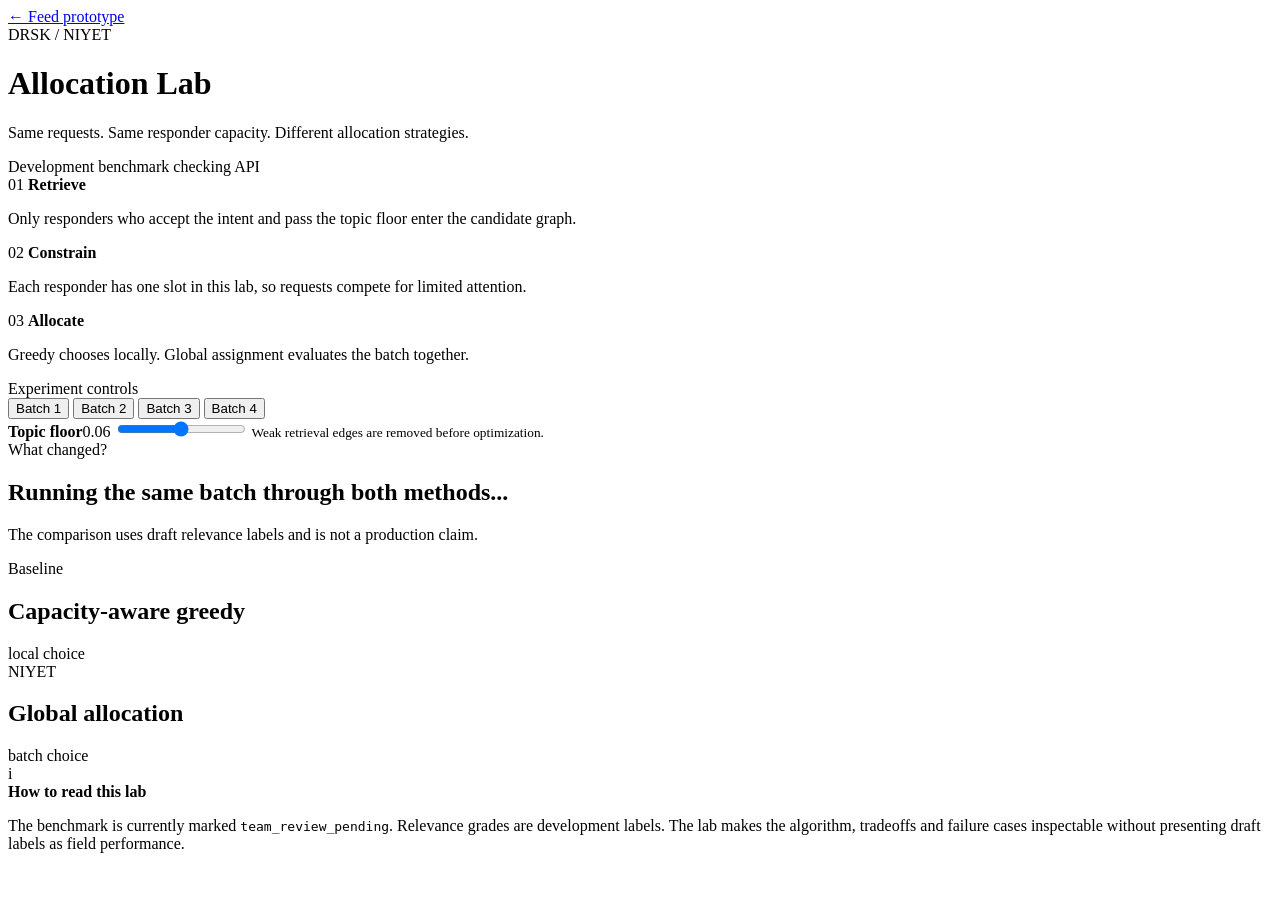
==== web/lab.html @ 63d6e455 "integrate live shared-capacity matching prototype" ====
<!doctype html>
<html lang="en">
<head>
  <meta charset="utf-8">
  <meta name="viewport" content="width=device-width, initial-scale=1">
  <meta name="theme-color" content="#f7f9fc">
  <meta name="description" content="NIYET allocation lab for comparing routing strategies">
  <title>NIYET Allocation Lab</title>
  <link rel="stylesheet" href="/styles.css">
  <link rel="stylesheet" href="/lab.css">
</head>
<body class="lab-body">
  <main class="lab-shell">
    <header class="lab-header">
      <a class="back-link" href="/">← Feed prototype</a>
      <div class="lab-brand">
        <div class="mini-orb" aria-hidden="true"></div>
        <div>
          <span class="eyebrow">DRSK / NIYET</span>
          <h1>Allocation Lab</h1>
          <p>Same requests. Same responder capacity. Different allocation strategies.</p>
        </div>
      </div>
      <div class="lab-status-row">
        <span class="lab-badge">Development benchmark</span>
        <span class="pipeline-state" id="labApiStatus">checking API</span>
      </div>
    </header>

    <section class="lab-explainer">
      <div>
        <span class="step-index">01</span>
        <strong>Retrieve</strong>
        <p>Only responders who accept the intent and pass the topic floor enter the candidate graph.</p>
      </div>
      <div>
        <span class="step-index">02</span>
        <strong>Constrain</strong>
        <p>Each responder has one slot in this lab, so requests compete for limited attention.</p>
      </div>
      <div>
        <span class="step-index">03</span>
        <strong>Allocate</strong>
        <p>Greedy chooses locally. Global assignment evaluates the batch together.</p>
      </div>
    </section>

    <section class="lab-controls" aria-labelledby="controlsTitle">
      <div>
        <span class="eyebrow" id="controlsTitle">Experiment controls</span>
        <div class="batch-tabs" id="batchTabs" role="group" aria-label="Benchmark batch">
          <button class="active" type="button" data-batch="0">Batch 1</button>
          <button type="button" data-batch="1">Batch 2</button>
          <button type="button" data-batch="2">Batch 3</button>
          <button type="button" data-batch="3">Batch 4</button>
        </div>
      </div>
      <label class="floor-control" for="floorRange">
        <span><strong>Topic floor</strong><output id="floorValue">0.06</output></span>
        <input id="floorRange" type="range" min="0" max="0.12" step="0.02" value="0.06">
        <small>Weak retrieval edges are removed before optimization.</small>
      </label>
    </section>

    <section class="result-summary" id="summary" aria-live="polite">
      <div class="summary-copy">
        <span class="eyebrow">What changed?</span>
        <h2 id="summaryTitle">Running the same batch through both methods...</h2>
        <p id="summaryText">The comparison uses draft relevance labels and is not a production claim.</p>
      </div>
      <div class="tradeoff" id="tradeoff"></div>
    </section>

    <section class="comparison-grid" aria-label="Allocation comparison">
      <article class="method-card" id="greedyCard">
        <div class="method-head">
          <div>
            <span class="method-kicker">Baseline</span>
            <h2>Capacity-aware greedy</h2>
          </div>
          <span class="method-chip">local choice</span>
        </div>
        <div class="metric-grid" id="greedyMetrics"></div>
        <div class="assignment-list" id="greedyAssignments"></div>
      </article>

      <article class="method-card global-card" id="globalCard">
        <div class="method-head">
          <div>
            <span class="method-kicker niyet-kicker">NIYET</span>
            <h2>Global allocation</h2>
          </div>
          <span class="method-chip niyet-chip">batch choice</span>
        </div>
        <div class="metric-grid" id="globalMetrics"></div>
        <div class="assignment-list" id="globalAssignments"></div>
      </article>
    </section>

    <section class="lab-note">
      <div class="note-mark">i</div>
      <div>
        <strong>How to read this lab</strong>
        <p>The benchmark is currently marked <code>team_review_pending</code>. Relevance grades are development labels. The lab makes the algorithm, tradeoffs and failure cases inspectable without presenting draft labels as field performance.</p>
      </div>
    </section>
  </main>

  <script src="/lab.js" defer></script>
</body>
</html>
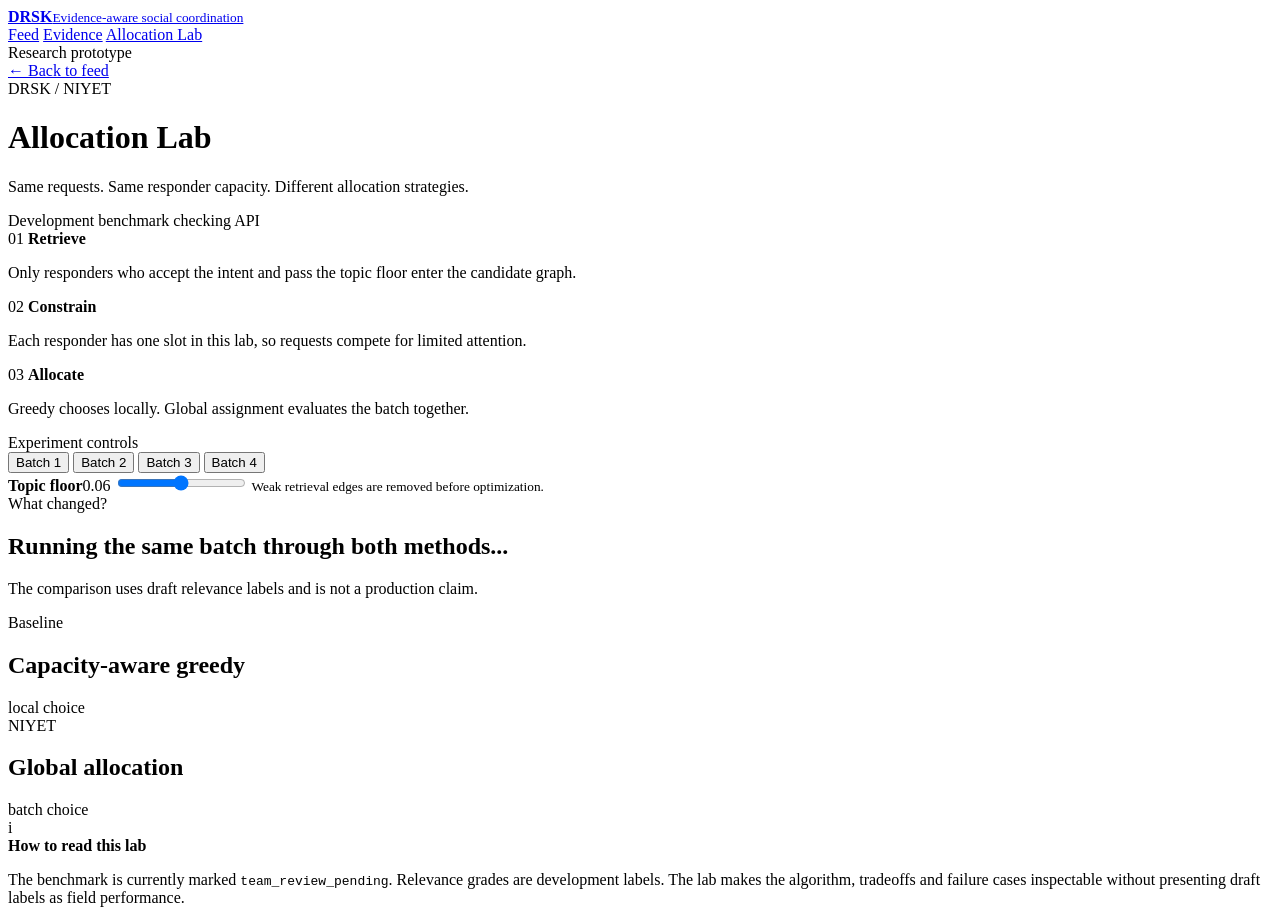
==== commit ea06de85: "feat(web): align allocation lab with DRSK system" ====
--- a/web/lab.html
+++ b/web/lab.html
@@ -6,13 +6,28 @@
   <meta name="theme-color" content="#f7f9fc">
   <meta name="description" content="NIYET allocation lab for comparing routing strategies">
   <title>NIYET Allocation Lab</title>
-  <link rel="stylesheet" href="/styles.css">
-  <link rel="stylesheet" href="/lab.css">
+  <link rel="preconnect" href="https://fonts.googleapis.com">
+  <link rel="preconnect" href="https://fonts.gstatic.com" crossorigin>
+  <link href="https://fonts.googleapis.com/css2?family=IBM+Plex+Mono:wght@500;600&amp;family=Manrope:wght@400;500;600;700;800&amp;display=swap" rel="stylesheet">
+  <link rel="stylesheet" href="/styles.css?v=ui-polish-1">
+  <link rel="stylesheet" href="/lab.css?v=ui-polish-1">
 </head>
 <body class="lab-body">
   <main class="lab-shell">
+    <nav class="lab-topbar" aria-label="Product navigation">
+      <a class="product-wordmark" href="/">
+        <span class="drsk-glyph" aria-hidden="true"><i></i><i></i><i></i></span>
+        <span><strong>DRSK</strong><small>Evidence-aware social coordination</small></span>
+      </a>
+      <div class="lab-nav-links">
+        <a href="/">Feed</a>
+        <a href="/#evidenceCard">Evidence</a>
+        <a class="active" href="/lab">Allocation Lab</a>
+      </div>
+      <span class="prototype-mark">Research prototype</span>
+    </nav>
     <header class="lab-header">
-      <a class="back-link" href="/">← Feed prototype</a>
+      <a class="back-link" href="/">← Back to feed</a>
       <div class="lab-brand">
         <div class="mini-orb" aria-hidden="true"></div>
         <div>
@@ -106,6 +121,6 @@
     </section>
   </main>
 
-  <script src="/lab.js" defer></script>
+  <script src="/lab.js?v=ui-polish-1" defer></script>
 </body>
 </html>
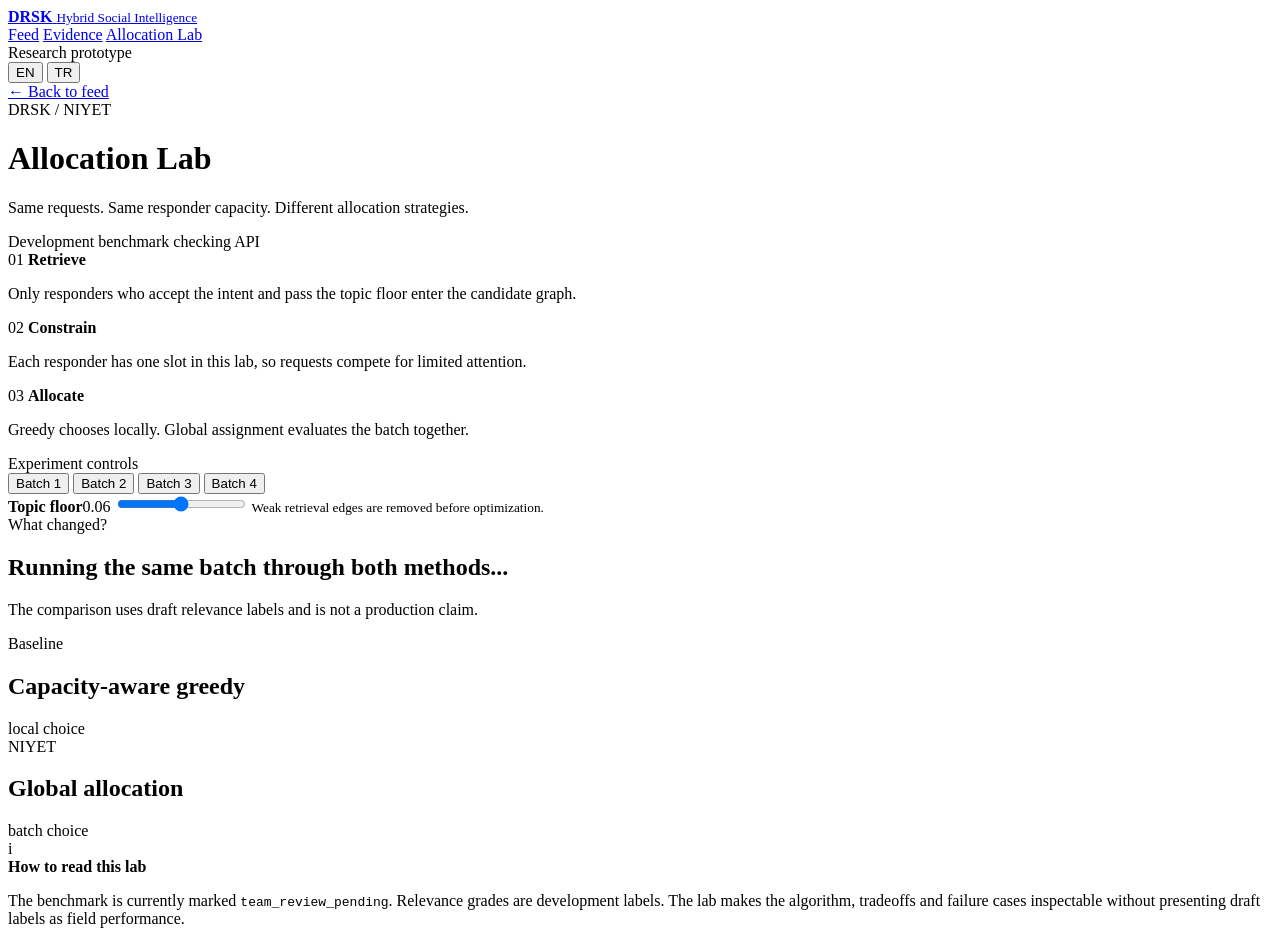
==== commit 36188915: "feat(ui): complete DRSK UI/UX rescue and design system overhaul - Consolidate design system into uni" ====
--- a/web/lab.html
+++ b/web/lab.html
@@ -3,41 +3,55 @@
 <head>
   <meta charset="utf-8">
   <meta name="viewport" content="width=device-width, initial-scale=1">
-  <meta name="theme-color" content="#f7f9fc">
-  <meta name="description" content="NIYET allocation lab for comparing routing strategies">
-  <title>NIYET Allocation Lab</title>
+  <meta name="theme-color" content="#f6f8fa">
+  <meta name="description" content="DRSK / NIYET Allocation Lab: Benchmarking and comparing routing strategies">
+  <title>DRSK / NIYET Allocation Lab</title>
   <link rel="preconnect" href="https://fonts.googleapis.com">
   <link rel="preconnect" href="https://fonts.gstatic.com" crossorigin>
-  <link href="https://fonts.googleapis.com/css2?family=IBM+Plex+Mono:wght@500;600&amp;family=Manrope:wght@400;500;600;700;800&amp;display=swap" rel="stylesheet">
-  <link rel="stylesheet" href="/styles.css?v=ui-polish-1">
-  <link rel="stylesheet" href="/lab.css?v=ui-polish-1">
+  <link href="https://fonts.googleapis.com/css2?family=IBM+Plex+Mono:wght@400;500;600;700&family=Inter:wght@400;500;600;700&family=Space+Grotesk:wght@500;600;700&display=swap" rel="stylesheet">
+  <link rel="stylesheet" href="/styles.css?v=ui-rescue-1">
+  <link rel="stylesheet" href="/lab.css?v=ui-rescue-1">
 </head>
 <body class="lab-body">
+  
+  <!-- Product Navigation -->
+  <header class="product-nav">
+    <a class="product-wordmark" href="/" aria-label="DRSK home">
+      <span class="drsk-glyph" aria-hidden="true"><i></i><i></i><i></i></span>
+      <span>
+        <strong>DRSK</strong>
+        <small data-i18n="productDescriptor">Hybrid Social Intelligence</small>
+      </span>
+    </a>
+    
+    <nav class="product-links" aria-label="Product navigation">
+      <a href="/" data-i18n="feed">Feed</a>
+      <a href="/#evidenceCard" data-i18n="evidenceNav">Evidence</a>
+      <a class="active" href="/lab" data-i18n="allocationLab">Allocation Lab</a>
+    </nav>
+    
+    <div class="nav-actions">
+      <span class="prototype-mark" data-i18n="researchPrototype">Research prototype</span>
+      <div class="lang-switch" role="group" aria-label="Language">
+        <button type="button" data-lang="en" aria-pressed="true">EN</button>
+        <button type="button" data-lang="tr" aria-pressed="false">TR</button>
+      </div>
+    </div>
+  </header>
+
   <main class="lab-shell">
-    <nav class="lab-topbar" aria-label="Product navigation">
-      <a class="product-wordmark" href="/">
-        <span class="drsk-glyph" aria-hidden="true"><i></i><i></i><i></i></span>
-        <span><strong>DRSK</strong><small>Evidence-aware social coordination</small></span>
-      </a>
-      <div class="lab-nav-links">
-        <a href="/">Feed</a>
-        <a href="/#evidenceCard">Evidence</a>
-        <a class="active" href="/lab">Allocation Lab</a>
-      </div>
-      <span class="prototype-mark">Research prototype</span>
-    </nav>
     <header class="lab-header">
-      <a class="back-link" href="/">← Back to feed</a>
+      <a class="back-link" href="/" data-i18n="backToFeed">← Back to feed</a>
       <div class="lab-brand">
         <div class="mini-orb" aria-hidden="true"></div>
         <div>
           <span class="eyebrow">DRSK / NIYET</span>
-          <h1>Allocation Lab</h1>
-          <p>Same requests. Same responder capacity. Different allocation strategies.</p>
+          <h1 data-i18n="labTitle">Allocation Lab</h1>
+          <p data-i18n="labSub">Same requests. Same responder capacity. Different allocation strategies.</p>
         </div>
       </div>
       <div class="lab-status-row">
-        <span class="lab-badge">Development benchmark</span>
+        <span class="lab-badge" data-i18n="devBenchmark">Development benchmark</span>
         <span class="pipeline-state" id="labApiStatus">checking API</span>
       </div>
     </header>
@@ -45,24 +59,24 @@
     <section class="lab-explainer">
       <div>
         <span class="step-index">01</span>
-        <strong>Retrieve</strong>
-        <p>Only responders who accept the intent and pass the topic floor enter the candidate graph.</p>
+        <strong data-i18n="stepRetrieve">Retrieve</strong>
+        <p data-i18n="stepRetrieveSub">Only responders who accept the intent and pass the topic floor enter the candidate graph.</p>
       </div>
       <div>
         <span class="step-index">02</span>
-        <strong>Constrain</strong>
-        <p>Each responder has one slot in this lab, so requests compete for limited attention.</p>
+        <strong data-i18n="stepConstrain">Constrain</strong>
+        <p data-i18n="stepConstrainSub">Each responder has one slot in this lab, so requests compete for limited attention.</p>
       </div>
       <div>
         <span class="step-index">03</span>
-        <strong>Allocate</strong>
-        <p>Greedy chooses locally. Global assignment evaluates the batch together.</p>
+        <strong data-i18n="stepAllocate">Allocate</strong>
+        <p data-i18n="stepAllocateSub">Greedy chooses locally. Global assignment evaluates the batch together.</p>
       </div>
     </section>
 
     <section class="lab-controls" aria-labelledby="controlsTitle">
       <div>
-        <span class="eyebrow" id="controlsTitle">Experiment controls</span>
+        <span class="eyebrow" id="controlsTitle" data-i18n="expControls">Experiment controls</span>
         <div class="batch-tabs" id="batchTabs" role="group" aria-label="Benchmark batch">
           <button class="active" type="button" data-batch="0">Batch 1</button>
           <button type="button" data-batch="1">Batch 2</button>
@@ -71,15 +85,15 @@
         </div>
       </div>
       <label class="floor-control" for="floorRange">
-        <span><strong>Topic floor</strong><output id="floorValue">0.06</output></span>
+        <span><strong data-i18n="topicFloor">Topic floor</strong><output id="floorValue">0.06</output></span>
         <input id="floorRange" type="range" min="0" max="0.12" step="0.02" value="0.06">
-        <small>Weak retrieval edges are removed before optimization.</small>
+        <small data-i18n="floorSub">Weak retrieval edges are removed before optimization.</small>
       </label>
     </section>
 
     <section class="result-summary" id="summary" aria-live="polite">
       <div class="summary-copy">
-        <span class="eyebrow">What changed?</span>
+        <span class="eyebrow" data-i18n="whatChanged">What changed?</span>
         <h2 id="summaryTitle">Running the same batch through both methods...</h2>
         <p id="summaryText">The comparison uses draft relevance labels and is not a production claim.</p>
       </div>
@@ -90,10 +104,10 @@
       <article class="method-card" id="greedyCard">
         <div class="method-head">
           <div>
-            <span class="method-kicker">Baseline</span>
-            <h2>Capacity-aware greedy</h2>
+            <span class="method-kicker" data-i18n="baseline">Baseline</span>
+            <h2 data-i18n="greedyTitle">Capacity-aware greedy</h2>
           </div>
-          <span class="method-chip">local choice</span>
+          <span class="method-chip" data-i18n="localChoice">local choice</span>
         </div>
         <div class="metric-grid" id="greedyMetrics"></div>
         <div class="assignment-list" id="greedyAssignments"></div>
@@ -103,9 +117,9 @@
         <div class="method-head">
           <div>
             <span class="method-kicker niyet-kicker">NIYET</span>
-            <h2>Global allocation</h2>
+            <h2 data-i18n="globalTitle">Global allocation</h2>
           </div>
-          <span class="method-chip niyet-chip">batch choice</span>
+          <span class="method-chip niyet-chip" data-i18n="batchChoice">batch choice</span>
         </div>
         <div class="metric-grid" id="globalMetrics"></div>
         <div class="assignment-list" id="globalAssignments"></div>
@@ -115,12 +129,12 @@
     <section class="lab-note">
       <div class="note-mark">i</div>
       <div>
-        <strong>How to read this lab</strong>
-        <p>The benchmark is currently marked <code>team_review_pending</code>. Relevance grades are development labels. The lab makes the algorithm, tradeoffs and failure cases inspectable without presenting draft labels as field performance.</p>
+        <strong data-i18n="noteTitle">How to read this lab</strong>
+        <p data-i18n="noteBody">The benchmark is currently marked <code>team_review_pending</code>. Relevance grades are development labels. The lab makes the algorithm, tradeoffs and failure cases inspectable without presenting draft labels as field performance.</p>
       </div>
     </section>
   </main>
 
-  <script src="/lab.js?v=ui-polish-1" defer></script>
+  <script src="/lab.js?v=ui-rescue-1" defer></script>
 </body>
 </html>
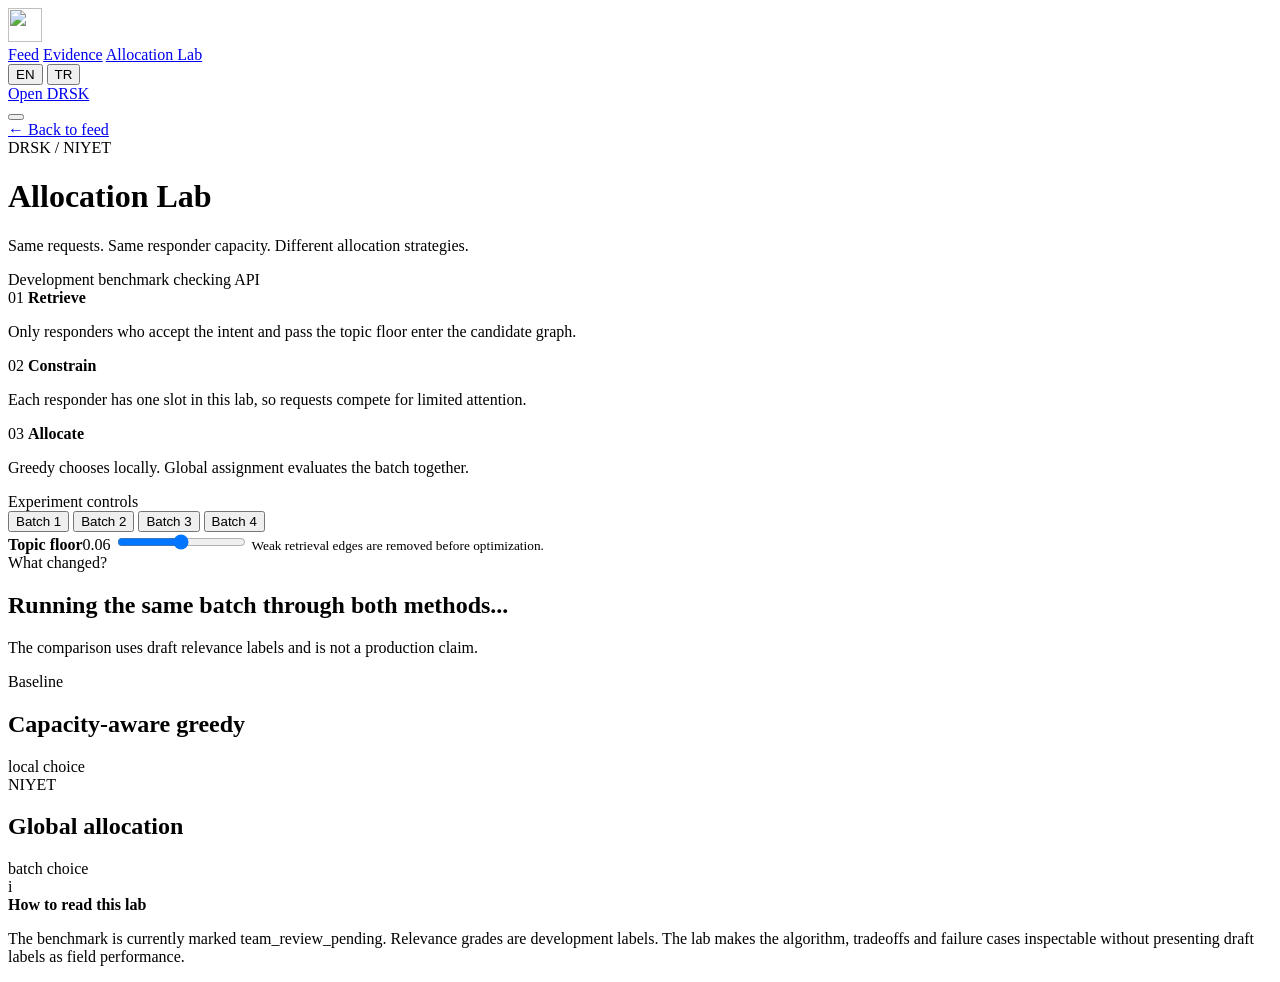
==== commit 25cc58c2: "style(web): propagate DRSK system across product surfaces" ====
--- a/web/lab.html
+++ b/web/lab.html
@@ -3,111 +3,116 @@
 <head>
   <meta charset="utf-8">
   <meta name="viewport" content="width=device-width, initial-scale=1">
-  <meta name="theme-color" content="#f6f8fa">
-  <meta name="description" content="DRSK / NIYET Allocation Lab: Benchmarking and comparing routing strategies">
-  <title>DRSK / NIYET Allocation Lab</title>
+  <meta name="theme-color" content="#000000">
+  <meta name="description" content="NIYET allocation lab for comparing routing strategies">
+  <title>NIYET Allocation Lab</title>
+  <link rel="icon" href="/assets/logo.webp" type="image/webp">
   <link rel="preconnect" href="https://fonts.googleapis.com">
   <link rel="preconnect" href="https://fonts.gstatic.com" crossorigin>
-  <link href="https://fonts.googleapis.com/css2?family=IBM+Plex+Mono:wght@400;500;600;700&family=Inter:wght@400;500;600;700&family=Space+Grotesk:wght@500;600;700&display=swap" rel="stylesheet">
-  <link rel="stylesheet" href="/styles.css?v=ui-rescue-1">
-  <link rel="stylesheet" href="/lab.css?v=ui-rescue-1">
+  <link href="https://fonts.googleapis.com/css2?family=Inter:wght@400;500;600&amp;display=swap" rel="stylesheet">
+  <link href="https://db.onlinewebfonts.com/c/8cb707a9b8a73f8a7403336b861c3074?family=BubbledotICG-FinePos" rel="stylesheet">
+  <link rel="stylesheet" href="/styles.css?v=drsk-system-1">
+  <link rel="stylesheet" href="/lab.css?v=drsk-system-1">
+  <link rel="stylesheet" href="/design-system.css?v=drsk-system-1">
 </head>
 <body class="lab-body">
-  
-  <!-- Product Navigation -->
-  <header class="product-nav">
-    <a class="product-wordmark" href="/" aria-label="DRSK home">
-      <span class="drsk-glyph" aria-hidden="true"><i></i><i></i><i></i></span>
-      <span>
-        <strong>DRSK</strong>
-        <small data-i18n="productDescriptor">Hybrid Social Intelligence</small>
-      </span>
-    </a>
-    
-    <nav class="product-links" aria-label="Product navigation">
-      <a href="/" data-i18n="feed">Feed</a>
-      <a href="/#evidenceCard" data-i18n="evidenceNav">Evidence</a>
-      <a class="active" href="/lab" data-i18n="allocationLab">Allocation Lab</a>
+  <main class="lab-shell">
+    <nav class="lab-topbar" aria-label="Product navigation" data-lab-aria="productNav">
+      <a class="lab-home-mark" href="/" aria-label="DRSK home" data-lab-aria="homeLabel">
+        <img src="/assets/logo.webp" width="34" height="34" alt="">
+      </a>
+      <div class="lab-nav-links">
+        <a href="/#product" data-lab-key="feed">Feed</a>
+        <a href="/?open=evidence" data-lab-key="evidence">Evidence</a>
+        <a class="active" href="/lab" data-lab-key="allocationLab">Allocation Lab</a>
+      </div>
+      <div class="lab-top-actions">
+        <div class="lab-lang" role="group" aria-label="Language" data-lab-aria="language">
+          <button class="active" type="button" data-lab-lang="en" aria-pressed="true">EN</button>
+          <button type="button" data-lab-lang="tr" aria-pressed="false">TR</button>
+        </div>
+        <a class="lab-open" href="/#product" data-lab-key="openDrsk">Open DRSK</a>
+      </div>
+      <button class="lab-menu-toggle" id="labMenuToggle" type="button" aria-label="Open navigation" aria-expanded="false" aria-controls="labMobileMenu" data-lab-aria="menuOpen"><span></span><span></span><span></span></button>
     </nav>
-    
-    <div class="nav-actions">
-      <span class="prototype-mark" data-i18n="researchPrototype">Research prototype</span>
-      <div class="lang-switch" role="group" aria-label="Language">
-        <button type="button" data-lang="en" aria-pressed="true">EN</button>
-        <button type="button" data-lang="tr" aria-pressed="false">TR</button>
+    <div class="lab-mobile-menu" id="labMobileMenu" hidden>
+      <div role="dialog" aria-modal="true" aria-label="Navigation" data-lab-aria="navigation">
+        <a href="/#product" data-lab-key="feed">Feed</a>
+        <a href="/?open=evidence" data-lab-key="evidence">Evidence</a>
+        <a href="/lab" data-lab-key="allocationLab">Allocation Lab</a>
+        <button type="button" data-lab-lang="en">EN</button>
+        <button type="button" data-lab-lang="tr">TR</button>
+        <a class="lab-mobile-open" href="/#product" data-lab-key="openDrsk">Open DRSK</a>
       </div>
     </div>
-  </header>
-
-  <main class="lab-shell">
     <header class="lab-header">
-      <a class="back-link" href="/" data-i18n="backToFeed">← Back to feed</a>
+      <a class="back-link" href="/#product" data-lab-key="backFeed">← Back to feed</a>
       <div class="lab-brand">
         <div class="mini-orb" aria-hidden="true"></div>
         <div>
           <span class="eyebrow">DRSK / NIYET</span>
-          <h1 data-i18n="labTitle">Allocation Lab</h1>
-          <p data-i18n="labSub">Same requests. Same responder capacity. Different allocation strategies.</p>
+          <h1 data-lab-key="allocationLab">Allocation Lab</h1>
+          <p data-lab-key="labSubtitle">Same requests. Same responder capacity. Different allocation strategies.</p>
         </div>
       </div>
       <div class="lab-status-row">
-        <span class="lab-badge" data-i18n="devBenchmark">Development benchmark</span>
-        <span class="pipeline-state" id="labApiStatus">checking API</span>
+        <span class="lab-badge" data-lab-key="benchmark">Development benchmark</span>
+        <span class="pipeline-state" id="labApiStatus" data-lab-key="checkingApi">checking API</span>
       </div>
     </header>
 
     <section class="lab-explainer">
       <div>
         <span class="step-index">01</span>
-        <strong data-i18n="stepRetrieve">Retrieve</strong>
-        <p data-i18n="stepRetrieveSub">Only responders who accept the intent and pass the topic floor enter the candidate graph.</p>
+        <strong data-lab-key="retrieve">Retrieve</strong>
+        <p data-lab-key="retrieveText">Only responders who accept the intent and pass the topic floor enter the candidate graph.</p>
       </div>
       <div>
         <span class="step-index">02</span>
-        <strong data-i18n="stepConstrain">Constrain</strong>
-        <p data-i18n="stepConstrainSub">Each responder has one slot in this lab, so requests compete for limited attention.</p>
+        <strong data-lab-key="constrain">Constrain</strong>
+        <p data-lab-key="constrainText">Each responder has one slot in this lab, so requests compete for limited attention.</p>
       </div>
       <div>
         <span class="step-index">03</span>
-        <strong data-i18n="stepAllocate">Allocate</strong>
-        <p data-i18n="stepAllocateSub">Greedy chooses locally. Global assignment evaluates the batch together.</p>
+        <strong data-lab-key="allocate">Allocate</strong>
+        <p data-lab-key="allocateText">Greedy chooses locally. Global assignment evaluates the batch together.</p>
       </div>
     </section>
 
     <section class="lab-controls" aria-labelledby="controlsTitle">
       <div>
-        <span class="eyebrow" id="controlsTitle" data-i18n="expControls">Experiment controls</span>
-        <div class="batch-tabs" id="batchTabs" role="group" aria-label="Benchmark batch">
-          <button class="active" type="button" data-batch="0">Batch 1</button>
-          <button type="button" data-batch="1">Batch 2</button>
-          <button type="button" data-batch="2">Batch 3</button>
-          <button type="button" data-batch="3">Batch 4</button>
+        <span class="eyebrow" id="controlsTitle" data-lab-key="controls">Experiment controls</span>
+        <div class="batch-tabs" id="batchTabs" role="group" aria-label="Benchmark batch" data-lab-aria="batchGroup">
+          <button class="active" type="button" data-batch="0" data-batch-label="1">Batch 1</button>
+          <button type="button" data-batch="1" data-batch-label="2">Batch 2</button>
+          <button type="button" data-batch="2" data-batch-label="3">Batch 3</button>
+          <button type="button" data-batch="3" data-batch-label="4">Batch 4</button>
         </div>
       </div>
       <label class="floor-control" for="floorRange">
-        <span><strong data-i18n="topicFloor">Topic floor</strong><output id="floorValue">0.06</output></span>
+        <span><strong data-lab-key="topicFloor">Topic floor</strong><output id="floorValue">0.06</output></span>
         <input id="floorRange" type="range" min="0" max="0.12" step="0.02" value="0.06">
-        <small data-i18n="floorSub">Weak retrieval edges are removed before optimization.</small>
+        <small data-lab-key="topicFloorHelp">Weak retrieval edges are removed before optimization.</small>
       </label>
     </section>
 
     <section class="result-summary" id="summary" aria-live="polite">
       <div class="summary-copy">
-        <span class="eyebrow" data-i18n="whatChanged">What changed?</span>
+        <span class="eyebrow" data-lab-key="whatChanged">What changed?</span>
         <h2 id="summaryTitle">Running the same batch through both methods...</h2>
         <p id="summaryText">The comparison uses draft relevance labels and is not a production claim.</p>
       </div>
       <div class="tradeoff" id="tradeoff"></div>
     </section>
 
-    <section class="comparison-grid" aria-label="Allocation comparison">
+    <section class="comparison-grid" aria-label="Allocation comparison" data-lab-aria="comparison">
       <article class="method-card" id="greedyCard">
         <div class="method-head">
           <div>
-            <span class="method-kicker" data-i18n="baseline">Baseline</span>
-            <h2 data-i18n="greedyTitle">Capacity-aware greedy</h2>
+            <span class="method-kicker" data-lab-key="baseline">Baseline</span>
+            <h2 data-lab-key="greedyTitle">Capacity-aware greedy</h2>
           </div>
-          <span class="method-chip" data-i18n="localChoice">local choice</span>
+          <span class="method-chip" data-lab-key="localChoice">local choice</span>
         </div>
         <div class="metric-grid" id="greedyMetrics"></div>
         <div class="assignment-list" id="greedyAssignments"></div>
@@ -117,9 +122,9 @@
         <div class="method-head">
           <div>
             <span class="method-kicker niyet-kicker">NIYET</span>
-            <h2 data-i18n="globalTitle">Global allocation</h2>
+            <h2 data-lab-key="globalTitle">Global allocation</h2>
           </div>
-          <span class="method-chip niyet-chip" data-i18n="batchChoice">batch choice</span>
+          <span class="method-chip niyet-chip" data-lab-key="batchChoice">batch choice</span>
         </div>
         <div class="metric-grid" id="globalMetrics"></div>
         <div class="assignment-list" id="globalAssignments"></div>
@@ -129,12 +134,12 @@
     <section class="lab-note">
       <div class="note-mark">i</div>
       <div>
-        <strong data-i18n="noteTitle">How to read this lab</strong>
-        <p data-i18n="noteBody">The benchmark is currently marked <code>team_review_pending</code>. Relevance grades are development labels. The lab makes the algorithm, tradeoffs and failure cases inspectable without presenting draft labels as field performance.</p>
+        <strong data-lab-key="howToRead">How to read this lab</strong>
+        <p data-lab-key="labNote">The benchmark is currently marked team_review_pending. Relevance grades are development labels. The lab makes the algorithm, tradeoffs and failure cases inspectable without presenting draft labels as field performance.</p>
       </div>
     </section>
   </main>
 
-  <script src="/lab.js?v=ui-rescue-1" defer></script>
+  <script src="/lab.js?v=drsk-system-1" defer></script>
 </body>
 </html>
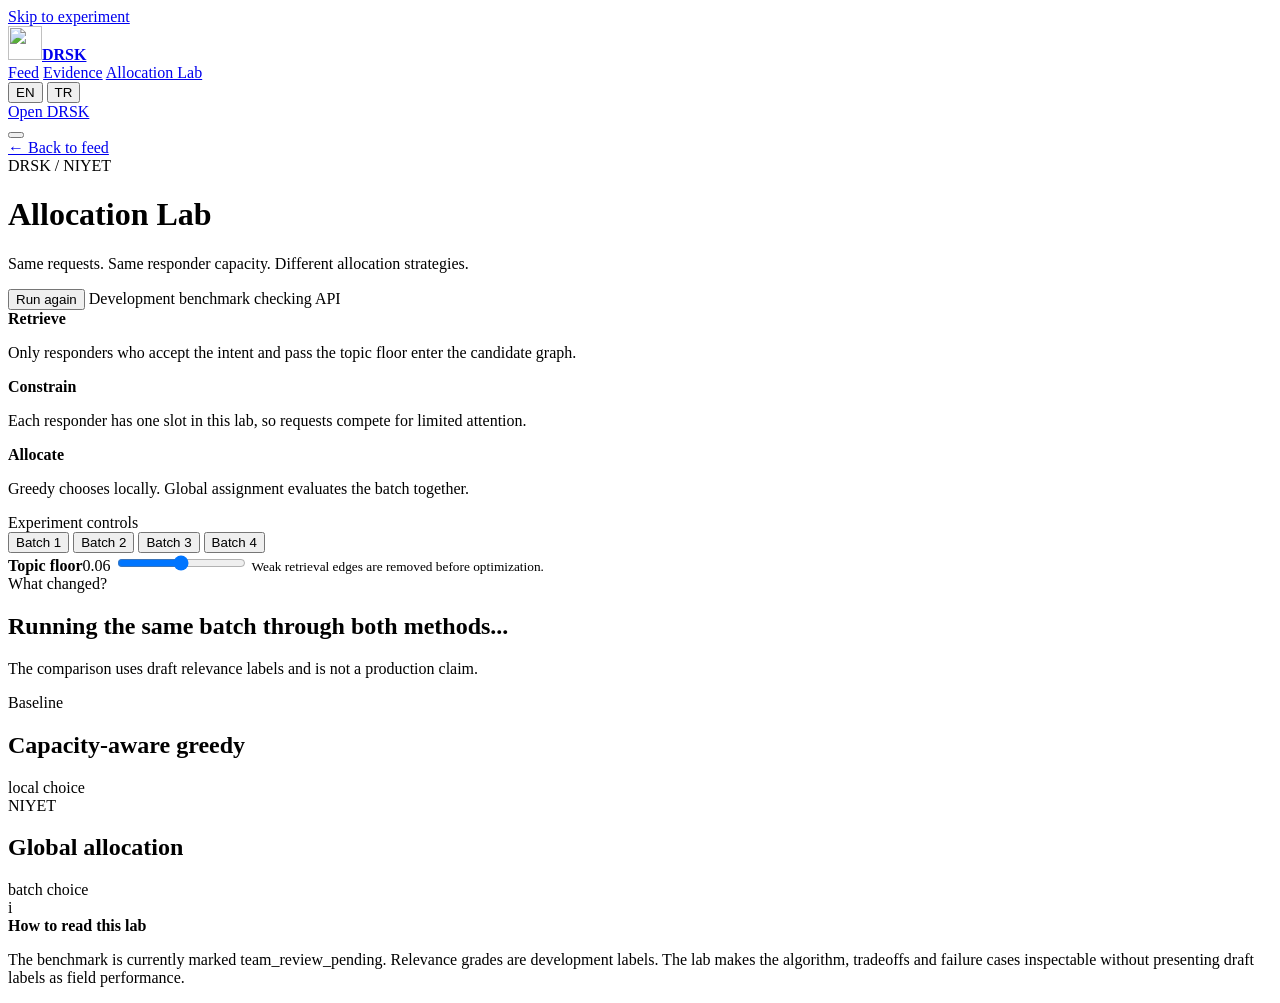
==== commit f5f691ec: "Rebuild DRSK frontend with accessible workflows and Sites hosting" ====
--- a/web/lab.html
+++ b/web/lab.html
@@ -3,23 +3,17 @@
 <head>
   <meta charset="utf-8">
   <meta name="viewport" content="width=device-width, initial-scale=1">
-  <meta name="theme-color" content="#000000">
+  <meta name="theme-color" content="#f5f7fb">
   <meta name="description" content="NIYET allocation lab for comparing routing strategies">
   <title>NIYET Allocation Lab</title>
   <link rel="icon" href="/assets/logo.webp" type="image/webp">
-  <link rel="preconnect" href="https://fonts.googleapis.com">
-  <link rel="preconnect" href="https://fonts.gstatic.com" crossorigin>
-  <link href="https://fonts.googleapis.com/css2?family=Inter:wght@400;500;600&amp;display=swap" rel="stylesheet">
-  <link href="https://db.onlinewebfonts.com/c/8cb707a9b8a73f8a7403336b861c3074?family=BubbledotICG-FinePos" rel="stylesheet">
-  <link rel="stylesheet" href="/styles.css?v=drsk-system-1">
-  <link rel="stylesheet" href="/lab.css?v=drsk-system-1">
-  <link rel="stylesheet" href="/design-system.css?v=drsk-system-1">
+  <link rel="stylesheet" href="/design-system.css?v=drsk-system-2">
 </head>
 <body class="lab-body">
-  <main class="lab-shell">
+  <a class="skip-link" href="#controlsTitle">Skip to experiment</a><main class="lab-shell">
     <nav class="lab-topbar" aria-label="Product navigation" data-lab-aria="productNav">
       <a class="lab-home-mark" href="/" aria-label="DRSK home" data-lab-aria="homeLabel">
-        <img src="/assets/logo.webp" width="34" height="34" alt="">
+        <img src="/assets/logo.webp" width="34" height="34" alt=""><strong>DRSK</strong>
       </a>
       <div class="lab-nav-links">
         <a href="/#product" data-lab-key="feed">Feed</a>
@@ -55,7 +49,7 @@
           <p data-lab-key="labSubtitle">Same requests. Same responder capacity. Different allocation strategies.</p>
         </div>
       </div>
-      <div class="lab-status-row">
+      <div class="lab-status-row"><button id="retryExperiment" type="button" data-lab-key="retry">Run again</button>
         <span class="lab-badge" data-lab-key="benchmark">Development benchmark</span>
         <span class="pipeline-state" id="labApiStatus" data-lab-key="checkingApi">checking API</span>
       </div>
@@ -63,17 +57,17 @@
 
     <section class="lab-explainer">
       <div>
-        <span class="step-index">01</span>
+
         <strong data-lab-key="retrieve">Retrieve</strong>
         <p data-lab-key="retrieveText">Only responders who accept the intent and pass the topic floor enter the candidate graph.</p>
       </div>
       <div>
-        <span class="step-index">02</span>
+
         <strong data-lab-key="constrain">Constrain</strong>
         <p data-lab-key="constrainText">Each responder has one slot in this lab, so requests compete for limited attention.</p>
       </div>
       <div>
-        <span class="step-index">03</span>
+
         <strong data-lab-key="allocate">Allocate</strong>
         <p data-lab-key="allocateText">Greedy chooses locally. Global assignment evaluates the batch together.</p>
       </div>
@@ -91,7 +85,7 @@
       </div>
       <label class="floor-control" for="floorRange">
         <span><strong data-lab-key="topicFloor">Topic floor</strong><output id="floorValue">0.06</output></span>
-        <input id="floorRange" type="range" min="0" max="0.12" step="0.02" value="0.06">
+        <input id="floorRange" name="topic-floor" type="range" min="0" max="0.12" step="0.02" value="0.06">
         <small data-lab-key="topicFloorHelp">Weak retrieval edges are removed before optimization.</small>
       </label>
     </section>
@@ -140,6 +134,6 @@
     </section>
   </main>
 
-  <script src="/lab.js?v=drsk-system-1" defer></script>
+  <script src="/lab.js?v=drsk-system-2" defer></script>
 </body>
 </html>
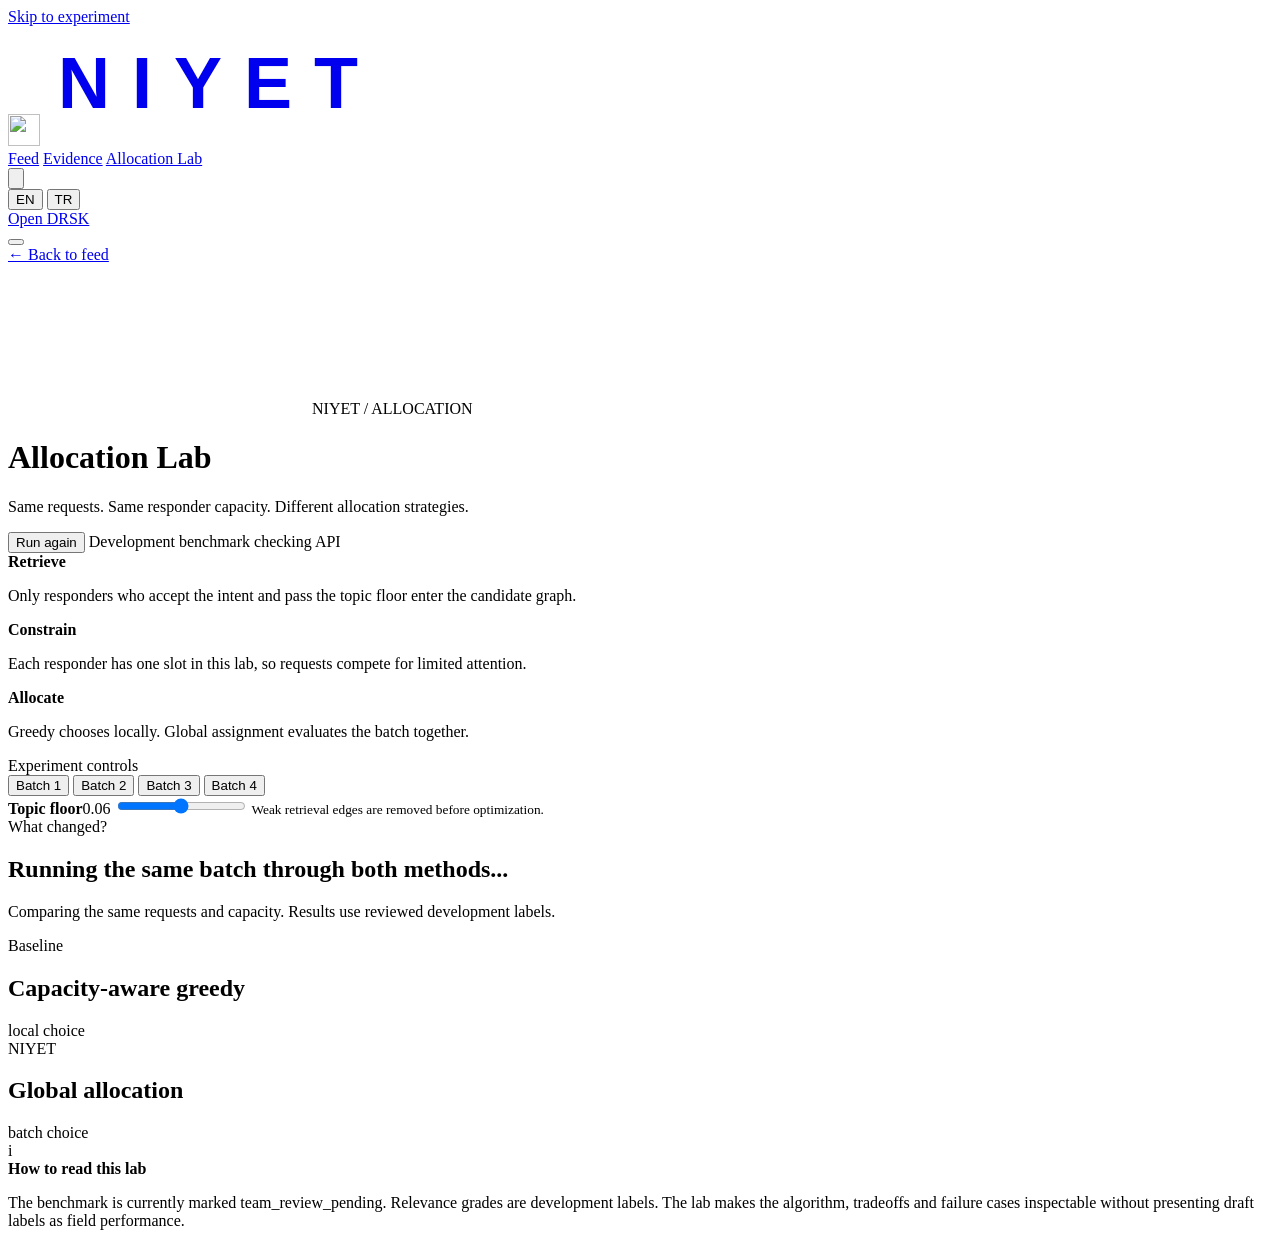
==== commit 87d50c37: "Integrate NIYET asset pack and polish all product workflows" ====
--- a/web/lab.html
+++ b/web/lab.html
@@ -3,48 +3,50 @@
 <head>
   <meta charset="utf-8">
   <meta name="viewport" content="width=device-width, initial-scale=1">
-  <meta name="theme-color" content="#f5f7fb">
+  <meta name="theme-color" content="#090d16">
   <meta name="description" content="NIYET allocation lab for comparing routing strategies">
   <title>NIYET Allocation Lab</title>
-  <link rel="icon" href="/assets/logo.webp" type="image/webp">
-  <link rel="stylesheet" href="/design-system.css?v=drsk-system-2">
+  <link rel="icon" href="/assets/niyet/niyet-mark.svg" type="image/svg+xml">
+  <link rel="stylesheet" href="/design-system.css?v=niyet-system-3">
+  <script src="/theme.js"></script>
 </head>
 <body class="lab-body">
   <a class="skip-link" href="#controlsTitle">Skip to experiment</a><main class="lab-shell">
     <nav class="lab-topbar" aria-label="Product navigation" data-lab-aria="productNav">
-      <a class="lab-home-mark" href="/" aria-label="DRSK home" data-lab-aria="homeLabel">
-        <img src="/assets/logo.webp" width="34" height="34" alt=""><strong>DRSK</strong>
+      <a class="lab-home-mark" href="/" aria-label="NIYET home" data-lab-aria="homeLabel">
+        <img class="brand-mark" src="/assets/niyet/niyet-mark.svg" width="32" height="32" alt=""><svg class="brand-wordmark" aria-hidden="true" xmlns="http://www.w3.org/2000/svg" width="480" height="120" viewBox="0 0 480 120">
+<rect width="480" height="120" fill="none"/><text x="18" y="82" fill="currentColor" font-family="Arial, sans-serif" font-size="72" font-weight="600" letter-spacing="22">NIYET</text></svg>
       </a>
       <div class="lab-nav-links">
-        <a href="/#product" data-lab-key="feed">Feed</a>
+        <a href="/#feed" data-lab-key="feed">Feed</a>
         <a href="/?open=evidence" data-lab-key="evidence">Evidence</a>
         <a class="active" href="/lab" data-lab-key="allocationLab">Allocation Lab</a>
       </div>
-      <div class="lab-top-actions">
+      <div class="lab-top-actions"><button class="theme-toggle" data-theme-toggle type="button" aria-label="Light appearance" aria-pressed="false"><svg viewBox="0 0 24 24" aria-hidden="true"><circle cx="12" cy="12" r="7" fill="none" stroke="currentColor" stroke-width="1.7"/><path d="M12 5a7 7 0 0 1 0 14Z" fill="currentColor"/></svg></button>
         <div class="lab-lang" role="group" aria-label="Language" data-lab-aria="language">
           <button class="active" type="button" data-lab-lang="en" aria-pressed="true">EN</button>
           <button type="button" data-lab-lang="tr" aria-pressed="false">TR</button>
         </div>
-        <a class="lab-open" href="/#product" data-lab-key="openDrsk">Open DRSK</a>
+        <a class="lab-open" href="/#feed" data-lab-key="openDrsk">Open DRSK</a>
       </div>
       <button class="lab-menu-toggle" id="labMenuToggle" type="button" aria-label="Open navigation" aria-expanded="false" aria-controls="labMobileMenu" data-lab-aria="menuOpen"><span></span><span></span><span></span></button>
     </nav>
     <div class="lab-mobile-menu" id="labMobileMenu" hidden>
       <div role="dialog" aria-modal="true" aria-label="Navigation" data-lab-aria="navigation">
-        <a href="/#product" data-lab-key="feed">Feed</a>
+        <a href="/#feed" data-lab-key="feed">Feed</a>
         <a href="/?open=evidence" data-lab-key="evidence">Evidence</a>
         <a href="/lab" data-lab-key="allocationLab">Allocation Lab</a>
         <button type="button" data-lab-lang="en">EN</button>
         <button type="button" data-lab-lang="tr">TR</button>
-        <a class="lab-mobile-open" href="/#product" data-lab-key="openDrsk">Open DRSK</a>
+        <a class="lab-mobile-open" href="/#feed" data-lab-key="openDrsk">Open DRSK</a>
       </div>
     </div>
     <header class="lab-header">
-      <a class="back-link" href="/#product" data-lab-key="backFeed">← Back to feed</a>
+      <a class="back-link" href="/#feed" data-lab-key="backFeed">← Back to feed</a>
       <div class="lab-brand">
         <div class="mini-orb" aria-hidden="true"></div>
         <div>
-          <span class="eyebrow">DRSK / NIYET</span>
+          <span class="eyebrow lab-eyebrow"><svg aria-hidden="true"><use href="/assets/niyet/icons.svg#graph"></use></svg> NIYET / ALLOCATION</span>
           <h1 data-lab-key="allocationLab">Allocation Lab</h1>
           <p data-lab-key="labSubtitle">Same requests. Same responder capacity. Different allocation strategies.</p>
         </div>
@@ -94,7 +96,7 @@
       <div class="summary-copy">
         <span class="eyebrow" data-lab-key="whatChanged">What changed?</span>
         <h2 id="summaryTitle">Running the same batch through both methods...</h2>
-        <p id="summaryText">The comparison uses draft relevance labels and is not a production claim.</p>
+        <p id="summaryText">Comparing the same requests and capacity. Results use reviewed development labels.</p>
       </div>
       <div class="tradeoff" id="tradeoff"></div>
     </section>
@@ -134,6 +136,6 @@
     </section>
   </main>
 
-  <script src="/lab.js?v=drsk-system-2" defer></script>
+  <script src="/lab.js?v=niyet-system-3" defer></script>
 </body>
 </html>
